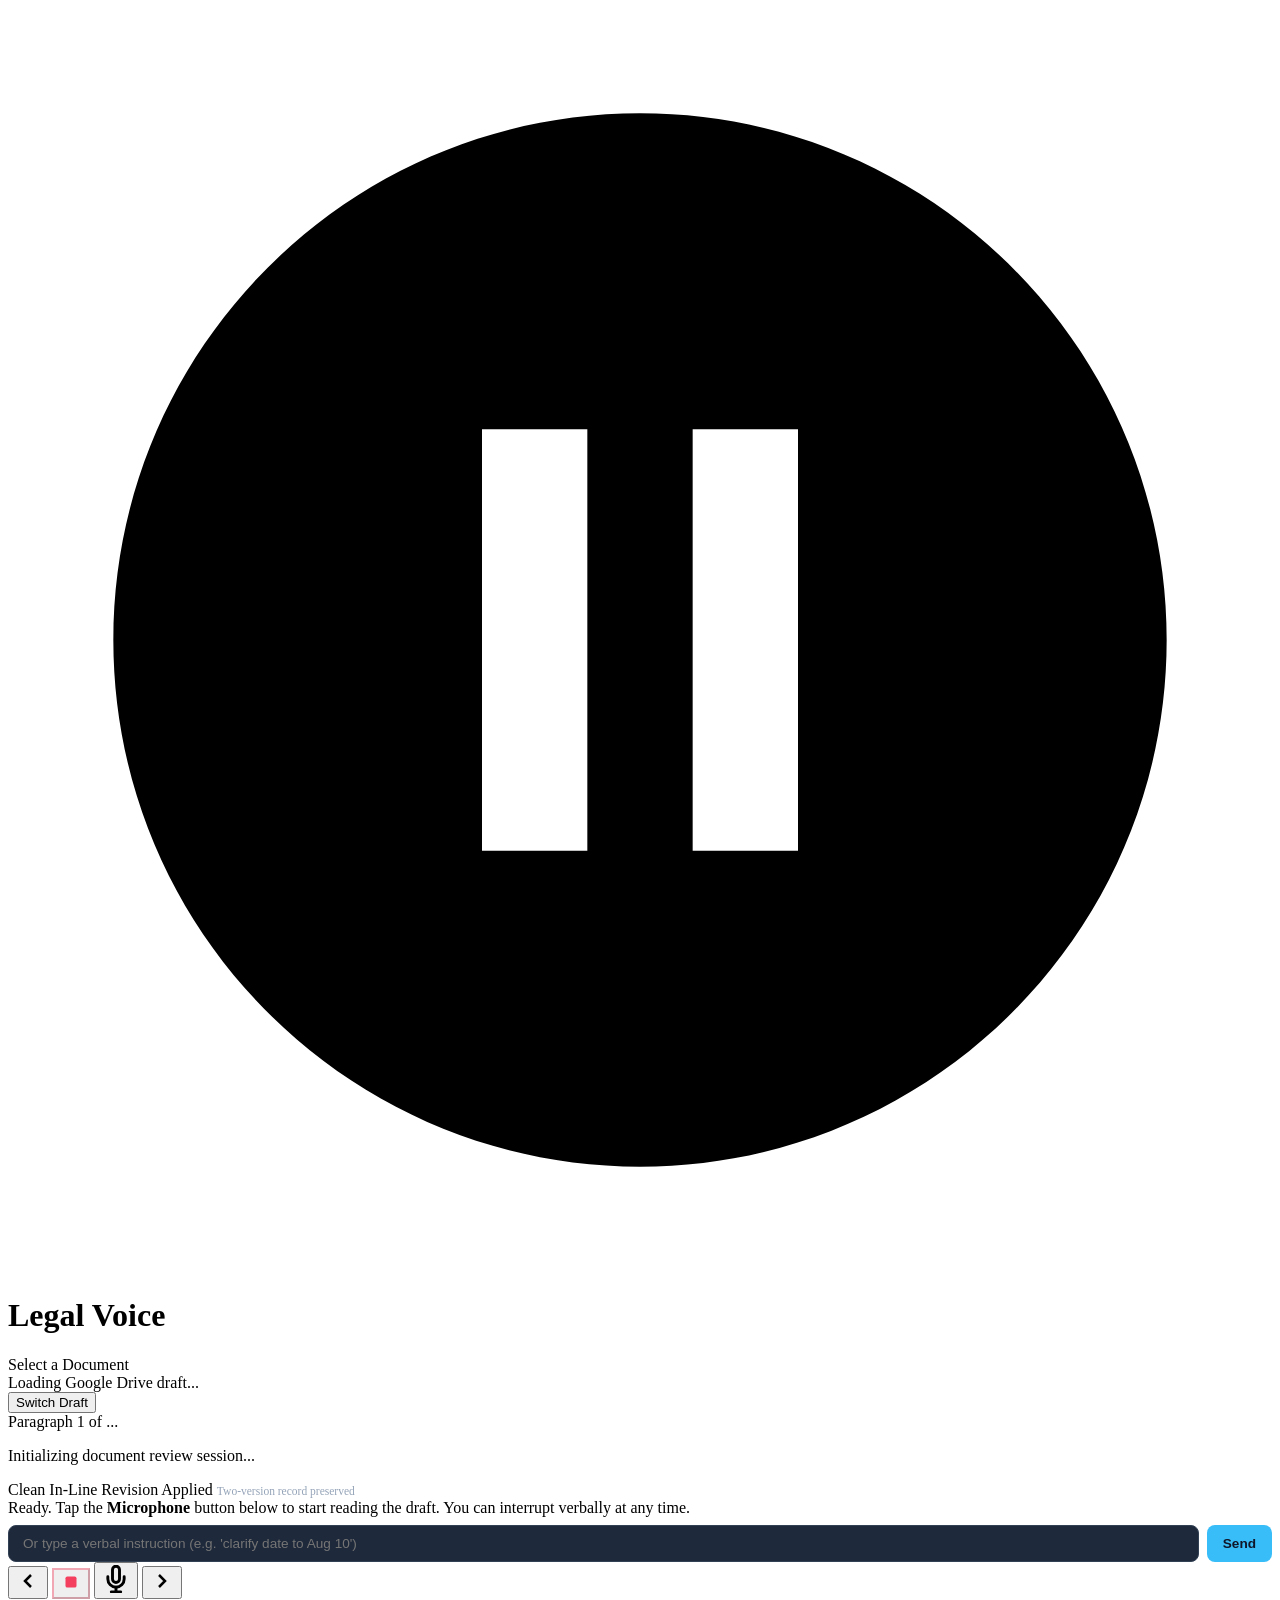
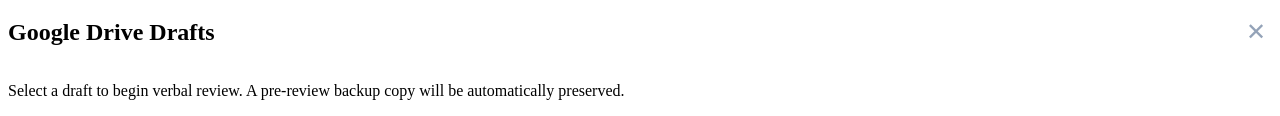
==== frontend/index.html @ 80b6befc "Initial commit for Legal Voice Review PWA" ====
<!DOCTYPE html>
<html lang="en">
<head>
  <meta charset="UTF-8">
  <meta name="viewport" content="width=device-width, initial-scale=1.0, maximum-scale=1.0, user-scalable=no, viewport-fit=cover">
  <title>Legal Voice Review & Revision</title>

  <!-- iOS PWA Meta Tags -->
  <meta name="apple-mobile-web-app-capable" content="yes">
  <meta name="apple-mobile-web-app-status-bar-style" content="black-translucent">
  <meta name="apple-mobile-web-app-title" content="Legal Voice">
  <link rel="apple-touch-icon" href="/static/icon.svg">
  <link rel="manifest" href="/manifest.json">
  <link rel="stylesheet" href="/static/css/app.css">
</head>
<body>

  <!-- Header -->
  <header class="app-header">
    <div class="brand">
      <svg class="brand-icon" viewBox="0 0 24 24">
        <path d="M12 2C6.48 2 2 6.48 2 12s4.48 10 10 10 10-4.48 10-10S17.52 2 12 2zm-1 14H9V8h2v8zm4 0h-2V8h2v8z"/>
      </svg>
      <h1>Legal Voice</h1>
    </div>
    <div id="backupBadge" class="badge-versioning" style="display: none;">
      ✓ Clean Backup Saved
    </div>
  </header>

  <!-- Document Selector Bar -->
  <section class="doc-bar">
    <div class="doc-info">
      <div id="docTitle" class="doc-title">Select a Document</div>
      <div id="docMeta" class="doc-meta">Loading Google Drive draft...</div>
    </div>
    <button id="btnSelectDoc" class="btn-select-doc">Switch Draft</button>
  </section>

  <!-- Progress Bar -->
  <div class="progress-container">
    <div id="progressFill" class="progress-fill"></div>
  </div>

  <!-- Main Stage -->
  <main class="main-stage">
    
    <!-- Active Paragraph -->
    <article class="active-card">
      <div class="card-label">
        <span id="paraLabel">Paragraph 1 of ...</span>
        <div id="speakingWave" class="speaking-indicator">
          <div class="bar"></div>
          <div class="bar"></div>
          <div class="bar"></div>
          <div class="bar"></div>
        </div>
      </div>
      <p id="paraText" class="card-text">
        Initializing document review session...
      </p>
    </article>

    <!-- Before & After Diff Card -->
    <section id="diffCard" class="diff-card">
      <div class="diff-header">
        <span>Clean In-Line Revision Applied</span>
        <span style="font-size: 0.72rem; color: #94a3b8;">Two-version record preserved</span>
      </div>
      <div class="diff-old" id="diffOld"></div>
      <div class="diff-new" id="diffNew"></div>
    </section>

    <!-- Assistant Status / Guidance Box -->
    <div id="statusBox" class="status-box">
      Ready. Tap the <strong>Microphone</strong> button below to start reading the draft. You can interrupt verbally at any time.
    </div>

    <!-- Quick Verbal Edit / Command Simulation Box -->
    <div style="display: flex; gap: 8px; margin-top: 8px;">
      <input type="text" id="txtInstruction" placeholder="Or type a verbal instruction (e.g. 'clarify date to Aug 10')" style="flex: 1; background: #1e293b; border: 1px solid #334155; border-radius: 8px; color: white; padding: 10px 14px; font-size: 0.85rem;">
      <button id="btnSendInstruction" style="background: #38bdf8; border: none; border-radius: 8px; font-weight: 700; color: #0f172a; padding: 0 16px; font-size: 0.85rem; cursor: pointer;">Send</button>
    </div>

  </main>

  <!-- Floating Voice & Navigation Dock -->
  <nav class="voice-dock">
    <button id="btnPrev" class="dock-btn" title="Previous Paragraph">
      <svg width="24" height="24" viewBox="0 0 24 24" fill="none" stroke="currentColor" stroke-width="2.5">
        <polyline points="15 18 9 12 15 6"></polyline>
      </svg>
    </button>

    <button id="btnInterrupt" class="dock-btn" title="Interrupt / Barge-In" style="color: #f43f5e; border-color: rgba(244,63,94,0.4);">
      <svg width="22" height="22" viewBox="0 0 24 24" fill="currentColor">
        <rect x="6" y="6" width="12" height="12" rx="2"></rect>
      </svg>
    </button>

    <button id="btnMic" class="dock-btn btn-mic" title="Toggle Verbal Review">
      <svg width="28" height="28" viewBox="0 0 24 24" fill="none" stroke="currentColor" stroke-width="2.5" stroke-linecap="round" stroke-linejoin="round">
        <path d="M12 1a3 3 0 0 0-3 3v8a3 3 0 0 0 6 0V4a3 3 0 0 0-3-3z"></path>
        <path d="M19 10v2a7 7 0 0 1-14 0v-2"></path>
        <line x1="12" y1="19" x2="12" y2="23"></line>
        <line x1="8" y1="23" x2="16" y2="23"></line>
      </svg>
    </button>

    <button id="btnNext" class="dock-btn" title="Next Paragraph">
      <svg width="24" height="24" viewBox="0 0 24 24" fill="none" stroke="currentColor" stroke-width="2.5">
        <polyline points="9 18 15 12 9 6"></polyline>
      </svg>
    </button>
  </nav>

  <!-- Google Drive Document Picker Modal -->
  <div id="docModal" class="modal-overlay">
    <div class="modal-sheet">
      <div style="display: flex; justify-content: space-between; align-items: center; margin-bottom: 6px;">
        <h2 class="modal-title">Google Drive Drafts</h2>
        <button id="btnCloseModal" style="background: none; border: none; color: #94a3b8; font-size: 1.5rem; cursor: pointer;">✕</button>
      </div>
      <p class="modal-subtitle">Select a draft to begin verbal review. A pre-review backup copy will be automatically preserved.</p>
      
      <div id="docList" class="doc-list">
        <!-- Injected via JavaScript -->
      </div>
    </div>
  </div>

  <script src="/static/js/audio_engine.js"></script>
  <script src="/static/js/app.js"></script>
  <script>
    // Wire up the manual instruction sender for testing or typing
    document.getElementById('btnSendInstruction').onclick = () => {
      const input = document.getElementById('txtInstruction');
      const val = input.value.trim();
      if (!val) return;
      
      // Dispatch to session via WebSocket or REST
      if (window.ws && window.ws.readyState === WebSocket.OPEN) {
        window.ws.send(JSON.stringify({ type: 'instruction', text: val }));
      } else {
        // Use manual edit REST endpoint
        fetch('/api/sessions/doc_mandamus_001/edit', {
          method: 'POST',
          headers: { 'Content-Type': 'application/json' },
          body: JSON.stringify({ revised_text: val })
        }).then(r => r.json()).then(data => {
          document.getElementById('diffOld').textContent = data.edit.original_text;
          document.getElementById('diffNew').textContent = data.edit.revised_text;
          document.getElementById('diffCard').classList.add('show');
          document.getElementById('paraText').textContent = data.edit.revised_text;
        });
      }
      input.value = '';
    };
  </script>
</body>
</html>
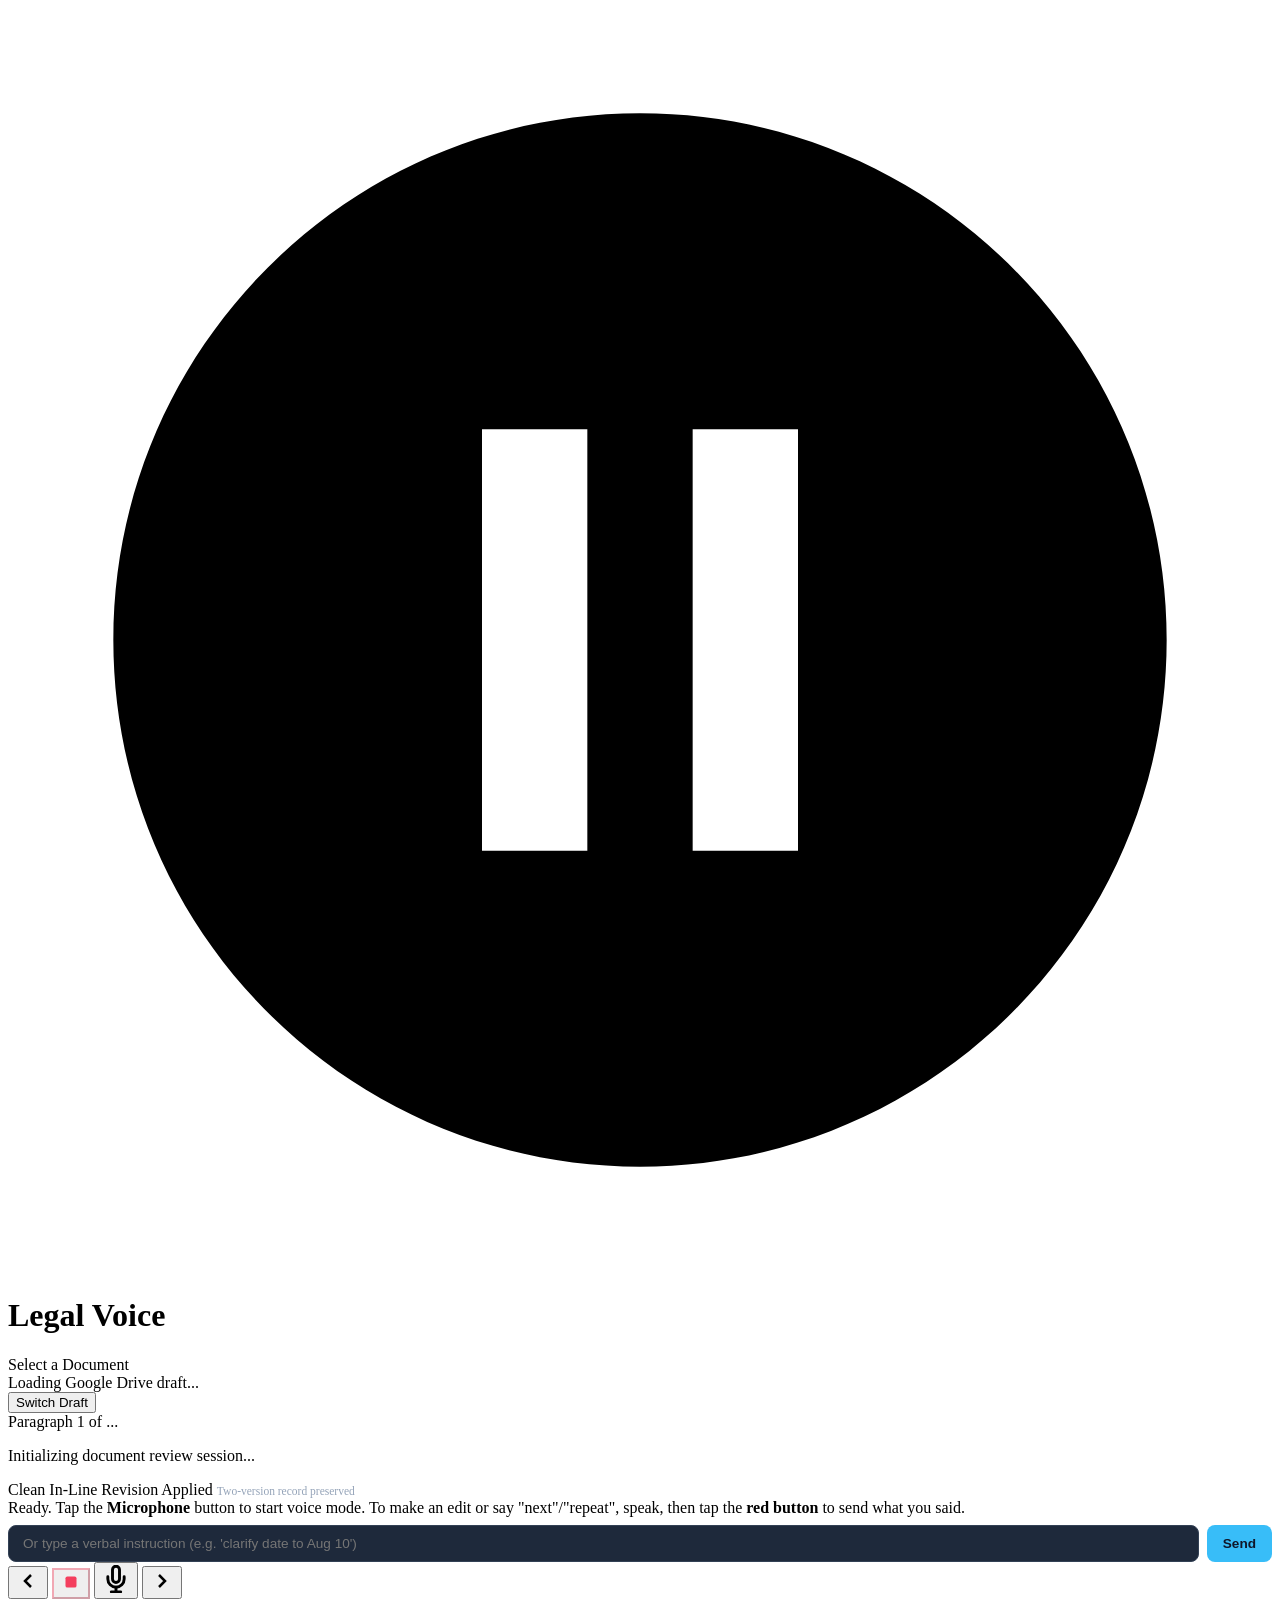
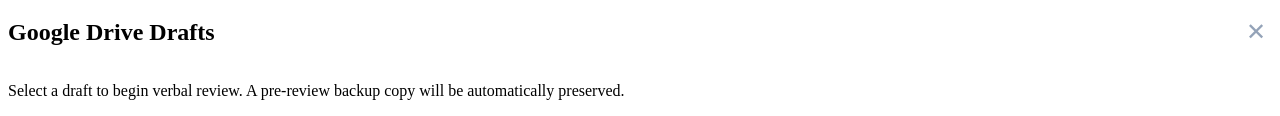
==== commit 8022a482: "Add real speech-to-text: record an instruction, Gemini transcribes and drafts the revision Backend (" ====
--- a/frontend/index.html
+++ b/frontend/index.html
@@ -73,7 +73,7 @@
 
     <!-- Assistant Status / Guidance Box -->
     <div id="statusBox" class="status-box">
-      Ready. Tap the <strong>Microphone</strong> button below to start reading the draft. You can interrupt verbally at any time.
+      Ready. Tap the <strong>Microphone</strong> button to start voice mode. To make an edit or say "next"/"repeat", speak, then tap the <strong>red button</strong> to send what you said.
     </div>
 
     <!-- Quick Verbal Edit / Command Simulation Box -->
